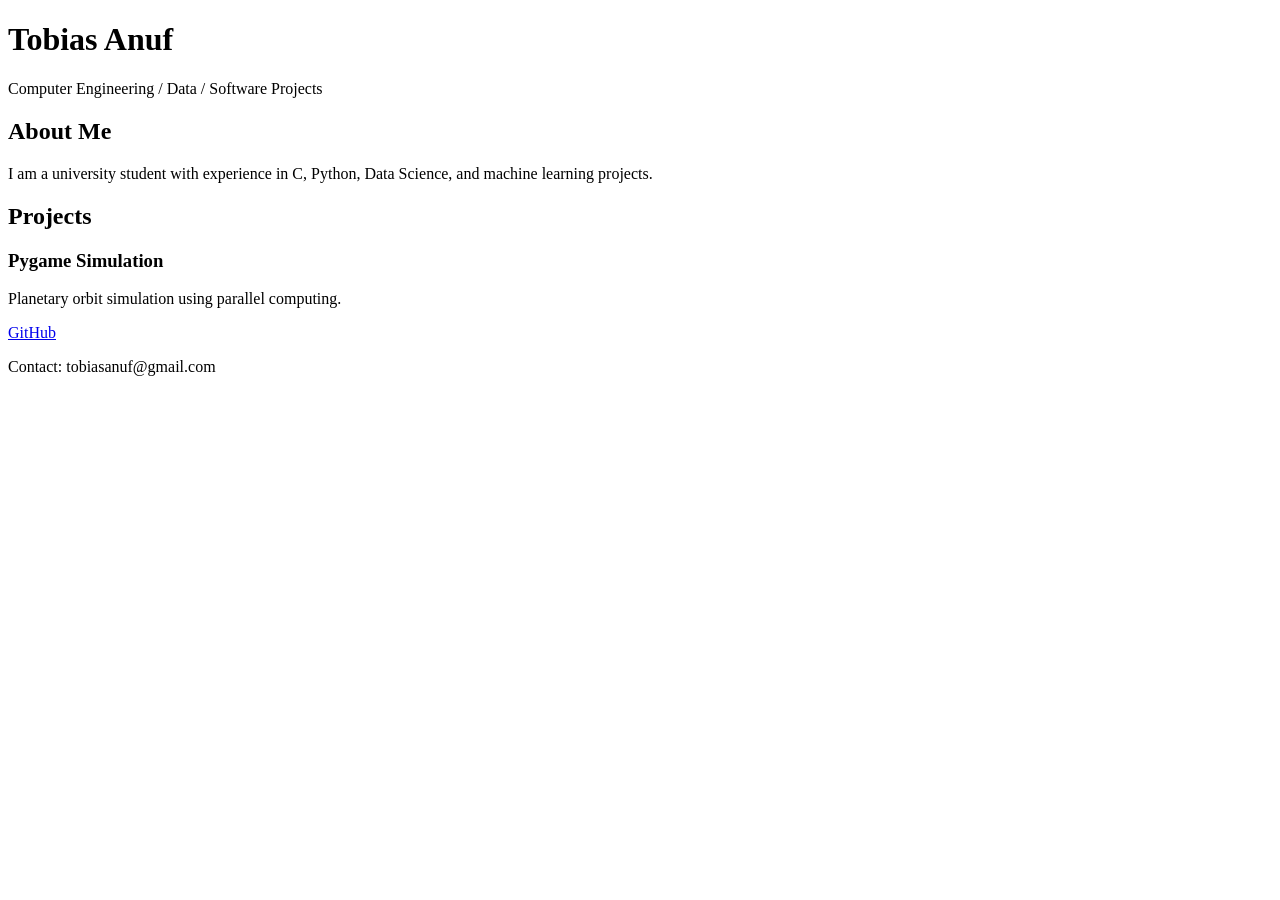
==== index.html @ 485eb9ab "Update index.html" ====
<!DOCTYPE html>
<html lang="en">
<head>
  <meta charset="UTF-8" />
  <title>Your Name | Portfolio</title>
  <link rel="stylesheet" href="css/style.css">
</head>
<body>

  <header>
    <h1>Tobias Anuf</h1>
    <p>Computer Engineering / Data / Software Projects</p>
  </header>

  <section id="about">
    <h2>About Me</h2>
    <p>
      I am a university student with experience in C, Python,
      Data Science, and machine learning projects.
    </p>
  </section>

  <section id="projects">
    <h2>Projects</h2>

    <div class="project">
      <h3>Pygame Simulation</h3>
      <p>Planetary orbit simulation using parallel computing.</p>
      <a href="https://github.com/yourusername/project">GitHub</a>
    </div>

  </section>

  <footer>
    <p>Contact: tobiasanuf@gmail.com</p>
  </footer>

</body>
</html>
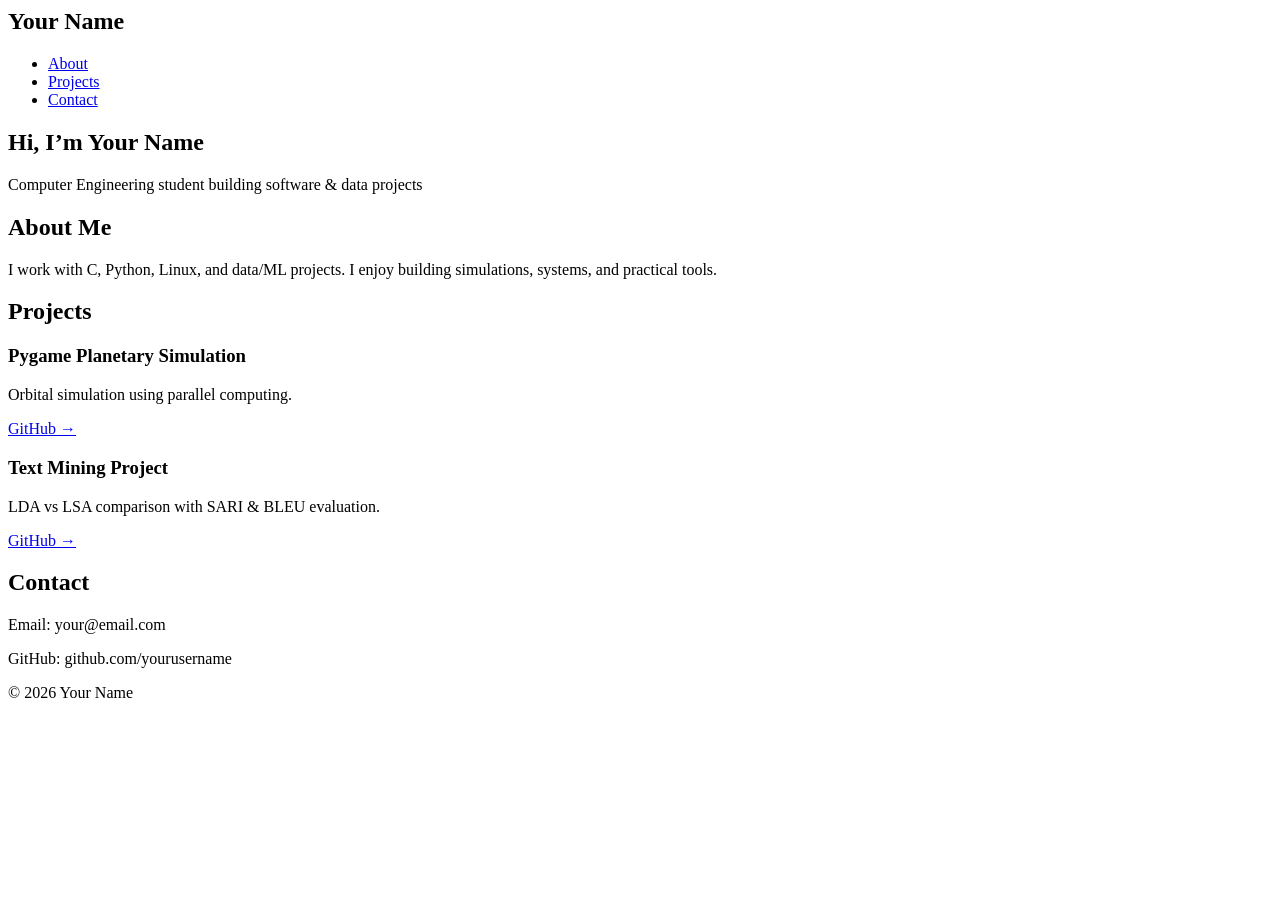
==== commit 01ff0f56: "css" ====
--- a/index.html
+++ b/index.html
@@ -1,39 +1,49 @@
-<!DOCTYPE html>
-<html lang="en">
-<head>
-  <meta charset="UTF-8" />
-  <title>Your Name | Portfolio</title>
-  <link rel="stylesheet" href="css/style.css">
-</head>
 <body>
+  <nav>
+    <h1>Your Name</h1>
+    <ul>
+      <li><a href="#about">About</a></li>
+      <li><a href="#projects">Projects</a></li>
+      <li><a href="#contact">Contact</a></li>
+    </ul>
+  </nav>
 
-  <header>
-    <h1>Tobias Anuf</h1>
-    <p>Computer Engineering / Data / Software Projects</p>
+  <header class="hero">
+    <h2>Hi, I’m Your Name</h2>
+    <p>Computer Engineering student building software & data projects</p>
   </header>
 
   <section id="about">
     <h2>About Me</h2>
     <p>
-      I am a university student with experience in C, Python,
-      Data Science, and machine learning projects.
+      I work with C, Python, Linux, and data/ML projects.
+      I enjoy building simulations, systems, and practical tools.
     </p>
   </section>
 
   <section id="projects">
     <h2>Projects</h2>
 
-    <div class="project">
-      <h3>Pygame Simulation</h3>
-      <p>Planetary orbit simulation using parallel computing.</p>
-      <a href="https://github.com/yourusername/project">GitHub</a>
+    <div class="project-card">
+      <h3>Pygame Planetary Simulation</h3>
+      <p>Orbital simulation using parallel computing.</p>
+      <a href="#">GitHub →</a>
     </div>
 
+    <div class="project-card">
+      <h3>Text Mining Project</h3>
+      <p>LDA vs LSA comparison with SARI & BLEU evaluation.</p>
+      <a href="#">GitHub →</a>
+    </div>
+  </section>
+
+  <section id="contact">
+    <h2>Contact</h2>
+    <p>Email: your@email.com</p>
+    <p>GitHub: github.com/yourusername</p>
   </section>
 
   <footer>
-    <p>Contact: tobiasanuf@gmail.com</p>
+    © 2026 Your Name
   </footer>
-
 </body>
-</html>
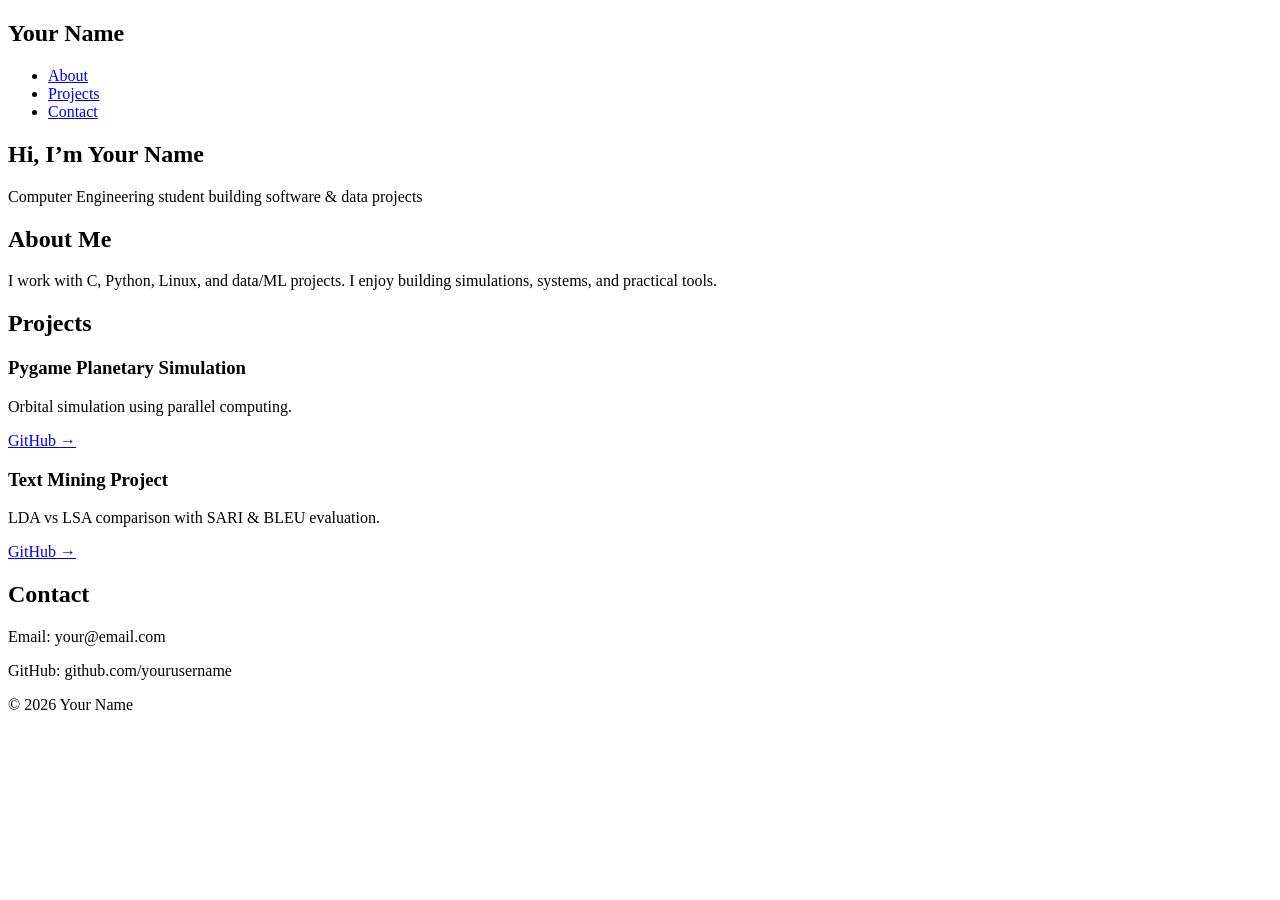
==== commit d9a95021: "file order" ====
--- a/index.html
+++ b/index.html
@@ -1,3 +1,10 @@
+<!DOCTYPE html>
+<html lang="en">
+<head>
+  <meta charset="UTF-8" />
+  <title>Your Name | Portfolio</title>
+  <link rel="stylesheet" href="css/style.css">
+</head>
 <body>
   <nav>
     <h1>Your Name</h1>
@@ -47,3 +54,4 @@
     © 2026 Your Name
   </footer>
 </body>
+
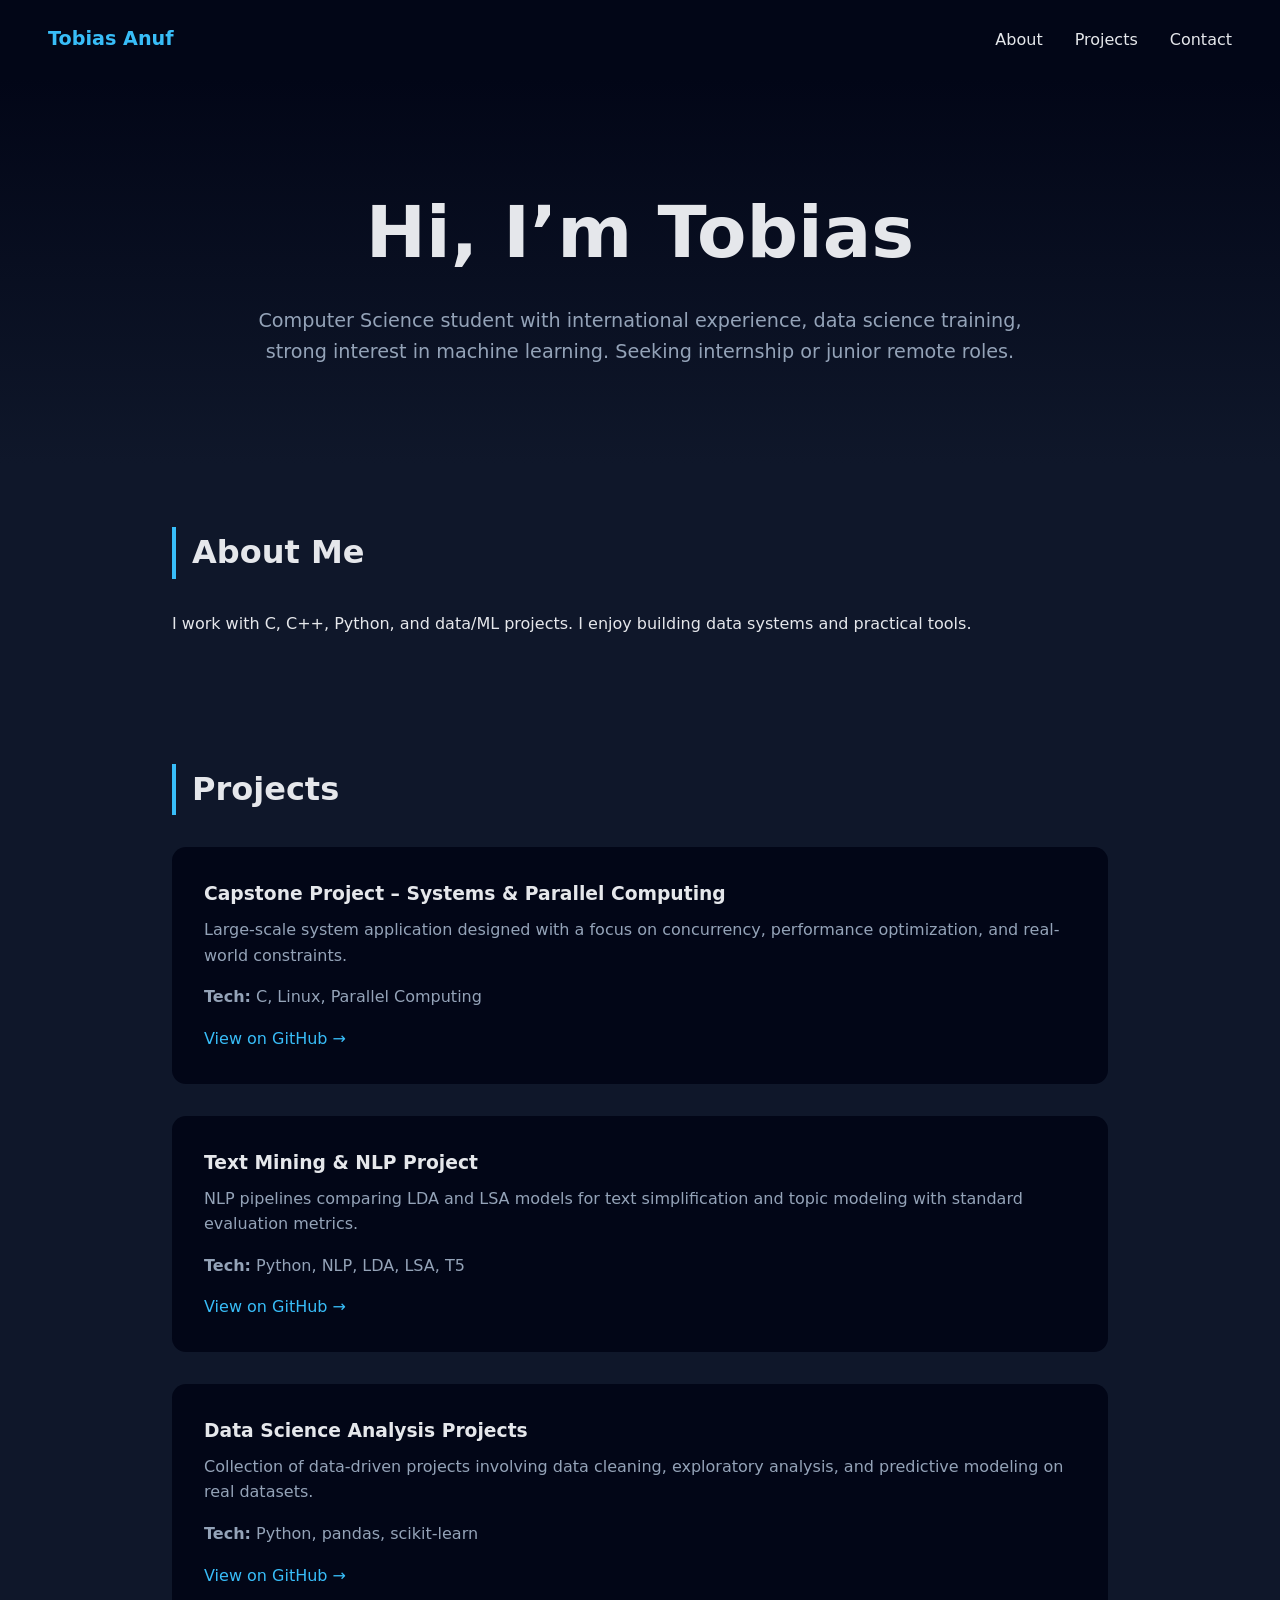
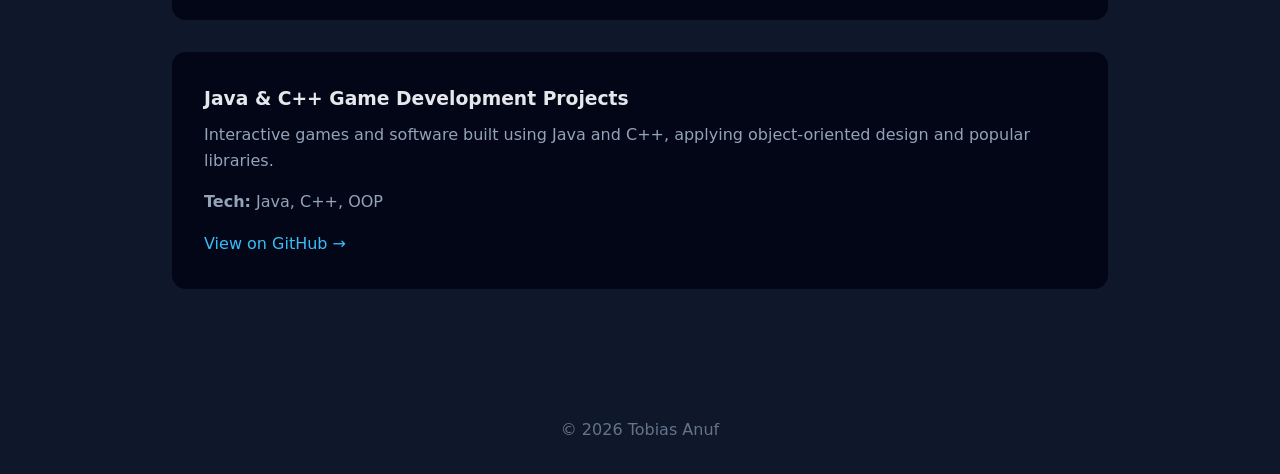
==== commit 0d215626: "diseño" ====
--- a/index.html
+++ b/index.html
@@ -2,12 +2,12 @@
 <html lang="en">
 <head>
   <meta charset="UTF-8" />
-  <title>Your Name | Portfolio</title>
-  <link rel="stylesheet" href="css/style.css">
+  <title>Tobias Anuf | Portfolio</title>
+  <link rel="stylesheet" href="style.css">
 </head>
 <body>
   <nav>
-    <h1>Your Name</h1>
+    <h1>Tobias Anuf</h1>
     <ul>
       <li><a href="#about">About</a></li>
       <li><a href="#projects">Projects</a></li>
@@ -16,42 +16,66 @@
   </nav>
 
   <header class="hero">
-    <h2>Hi, I’m Your Name</h2>
-    <p>Computer Engineering student building software & data projects</p>
+    <h2>Hi, I’m Tobias</h2>
+    <p>Computer Science student with international experience, 
+      data science training, <br> strong interest in machine learning. 
+      Seeking internship or junior remote roles.</p>
   </header>
 
   <section id="about">
     <h2>About Me</h2>
     <p>
-      I work with C, Python, Linux, and data/ML projects.
-      I enjoy building simulations, systems, and practical tools.
+      I work with C, C++, Python, and data/ML projects.
+      I enjoy building data systems and practical tools.
     </p>
   </section>
 
-  <section id="projects">
-    <h2>Projects</h2>
+<section id="projects">
+  <h2>Projects</h2>
 
-    <div class="project-card">
-      <h3>Pygame Planetary Simulation</h3>
-      <p>Orbital simulation using parallel computing.</p>
-      <a href="#">GitHub →</a>
-    </div>
+  <div class="project-card">
+    <h3>Capstone Project – Systems & Parallel Computing</h3>
+    <p>
+      Large-scale system application designed with a focus on concurrency,
+      performance optimization, and real-world constraints.
+    </p>
+    <p><strong>Tech:</strong> C, Linux, Parallel Computing</p>
+    <a href="https://github.com/tobbiasca/Vision-based-Autonomous-Driving-System" target="_blank">View on GitHub →</a>
+  </div>
 
-    <div class="project-card">
-      <h3>Text Mining Project</h3>
-      <p>LDA vs LSA comparison with SARI & BLEU evaluation.</p>
-      <a href="#">GitHub →</a>
-    </div>
-  </section>
+  <div class="project-card">
+    <h3>Text Mining & NLP Project</h3>
+    <p>
+      NLP pipelines comparing LDA and LSA models for text simplification
+      and topic modeling with standard evaluation metrics.
+    </p>
+    <p><strong>Tech:</strong> Python, NLP, LDA, LSA, T5</p>
+    <a href="#">View on GitHub →</a>
+  </div>
 
-  <section id="contact">
-    <h2>Contact</h2>
-    <p>Email: your@email.com</p>
-    <p>GitHub: github.com/yourusername</p>
-  </section>
+  <div class="project-card">
+    <h3>Data Science Analysis Projects</h3>
+    <p>
+      Collection of data-driven projects involving data cleaning,
+      exploratory analysis, and predictive modeling on real datasets.
+    </p>
+    <p><strong>Tech:</strong> Python, pandas, scikit-learn</p>
+    <a href="#">View on GitHub →</a>
+  </div>
+
+  <div class="project-card">
+    <h3>Java & C++ Game Development Projects</h3>
+    <p>
+      Interactive games and software built using Java and C++,
+      applying object-oriented design and popular libraries.
+    </p>
+    <p><strong>Tech:</strong> Java, C++, OOP</p>
+    <a href="#">View on GitHub →</a>
+  </div>
+</section>
 
   <footer>
-    © 2026 Your Name
+    © 2026 Tobias Anuf
   </footer>
 </body>
 
--- a/style.css
+++ b/style.css
@@ -0,0 +1,128 @@
+/* Reset */
+* {
+  margin: 0;
+  padding: 0;
+  box-sizing: border-box;
+  font-family: system-ui, -apple-system, BlinkMacSystemFont, sans-serif;
+}
+
+body {
+  background: #0f172a;
+  color: #e5e7eb;
+  line-height: 1.6;
+}
+
+/* Navigation */
+nav {
+  display: flex;
+  justify-content: space-between;
+  align-items: center;
+  padding: 1.5rem 3rem;
+  background: #020617;
+  position: sticky;
+  top: 0;
+}
+
+nav h1 {
+  font-size: 1.2rem;
+  color: #38bdf8;
+}
+
+nav ul {
+  list-style: none;
+  display: flex;
+  gap: 2rem;
+}
+
+nav a {
+  text-decoration: none;
+  color: #e5e7eb;
+}
+
+nav a:hover {
+  color: #38bdf8;
+}
+
+/* Hero */
+.hero {
+  text-align: center;
+  padding: 6rem 2rem;
+  background: linear-gradient(180deg, #020617, #0f172a);
+}
+
+.hero h2 {
+  font-size: 4.5rem;
+  margin-bottom: 1rem;
+}
+
+.hero p {
+  color: #94a3b8;
+  font-size: 1.2rem;
+}
+
+/* Sections */
+section {
+  max-width: 1000px;
+  margin: auto;
+  padding: 4rem 2rem;
+}
+
+section h2 {
+  font-size: 2rem;
+  margin-bottom: 2rem;
+  border-left: 4px solid #38bdf8;
+  padding-left: 1rem;
+}
+
+/* Projects */
+.project-card {
+  background: #020617;
+  padding: 2rem;
+  border-radius: 14px;
+  margin-bottom: 2rem;
+
+  transition:
+    background-color 0.25s ease,
+    transform 0.25s ease,
+    box-shadow 0.25s ease;
+}
+
+.project-card:hover {
+  background: #3c5173;
+  transform: translateY(-3px);
+  box-shadow: 0 12px 28px rgba(56, 189, 248, 0.12);
+}
+
+.project-card h3 {
+  margin-bottom: 0.5rem;
+}
+
+.project-card p {
+  color: #94a3b8;
+  margin-bottom: 1rem;
+}
+
+.project-card a {
+  color: #38bdf8;
+  text-decoration: none;
+  font-weight: 500;
+}
+
+/*
+.tag {
+  display: inline-block;
+  background: #1e293b;
+  color: #38bdf8;
+  padding: 0.3rem 0.7rem;
+  border-radius: 999px;
+  font-size: 0.8rem;
+  margin-right: 0.5rem;
+}
+*/
+
+/* Footer */
+footer {
+  text-align: center;
+  padding: 2rem;
+  color: #64748b;
+}
